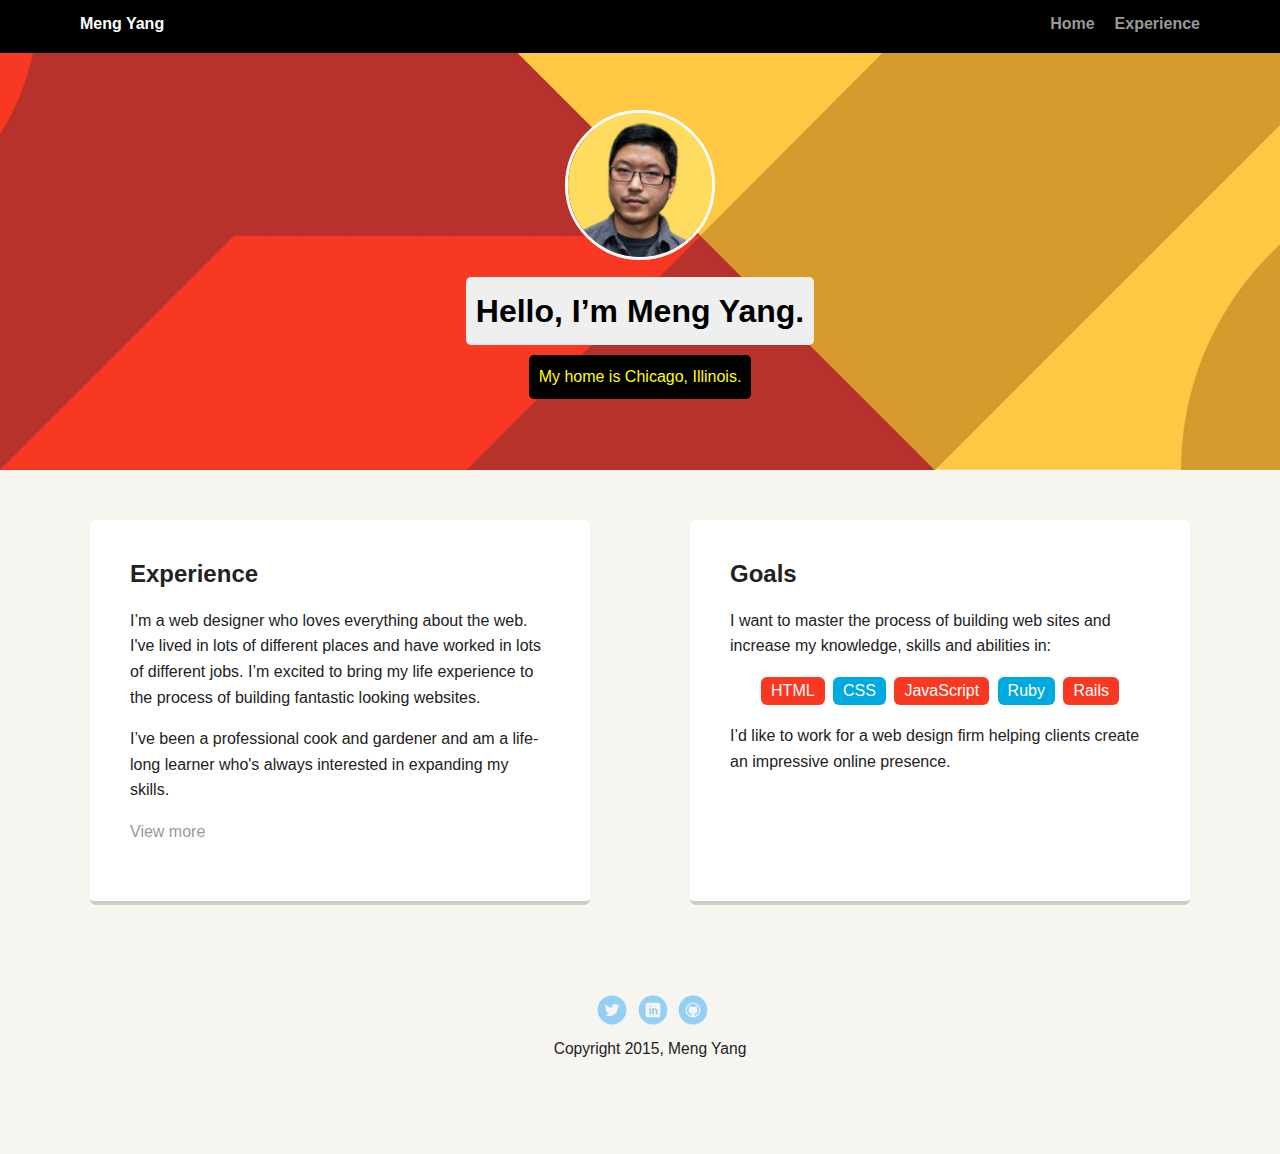
==== index.html @ a49b3e95 "Added Project Files" ====
<!doctype html>
<html lang="en">
<head>
  <meta charset="utf-8">
  <title>Meng Yang's Profile</title>
  <meta name="viewport" content="width=device-width, initial-scale=1.0">
  <link rel="stylesheet" href="styles.css">
  </head>
  <body>

    <div class="main-nav">
        <ul class="nav">
          <li class="name">Meng Yang</li>
          <li><a href="index.html">Home</a></li>
          <li><a href="experience.html">Experience</a></li>
        </ul>
    </div>

    <header>
      <img src="images/profile-pic.jpg" alt="photo of Meng" class="profile-image">
      <h1 class="tag name">Hello, I’m Meng Yang.</h1>
      <p class="tag location">My home is Chicago, Illinois.</p>
    </header>

    <main class="flex">
      <div class="card">
        <h2>Experience</h2>
        <p>I’m a web designer who loves everything about the web. I've lived in lots of different places and have worked in lots of different jobs. I’m excited to bring my life experience to the process of building fantastic looking websites.</p>
        <p>I’ve been a professional cook and gardener and am a life-long learner who's always interested in expanding my skills.</p>
        <p><a href="experience.html">View more</a></p>
      </div> 

      <div class="card">
        <h2>Goals</h2>
        <p>I want to master the process of building web sites and increase my knowledge, skills and abilities in:</p>
        <ul class="skills">
          <li>HTML</li>
          <li>CSS</li>
          <li>JavaScript</li>
          <li>Ruby</li>
          <li>Rails</li>
        </ul>
        <p>I’d like to work for a web design firm helping clients create an impressive online presence.</p>
      </div> 

    </main>
    <footer>
      <ul>
        <li><a href="#" class="social twitter">Twitter</a></li>
        <li><a href="#" class="social linkedin">LinkedIn</a></li>
        <li><a href="#" class="social github">Github</a></li>
      </ul>
      <p class="copyright">Copyright 2015, Meng Yang</p>
    </footer>
  </body>
  </html>
---- styles.css ----
/*Graphik LCG Regular & Italics */
@font-face {
  font-family: 'Graphik LCG Regular';
  src: url('https://blog.mangolanguages.com/hubfs/Graphik-Regular-Cy-Gr.otf') format('opentype');
}
@font-face {
  font-family: 'Graphik LCG Regular';
  src: url('https://blog.mangolanguages.com/hubfs/Graphik-RegularItalic-Cy-Gr.otf') format('opentype');
  font-style: italic;
}

/*Graphik Bold & Italics */
@font-face {
  font-family: 'Graphik Semibold';
  src: url('https://cdn2.hubspot.net/hubfs/344141/Graphik-Semibold-Cy-Gr.otf') format('opentype');
}
@font-face {
  font-family: 'Graphik Semibold';
  src: url('https://blog.mangolanguages.com/hubfs/Graphik-SemiboldItalic-Cy-Gr.otf') format('opentype');
  font-style: italic;
}

/* Global Layout Set-up */
* { 
  box-sizing: border-box;
}
  
body {
  margin: 0;
  padding: 0;
  text-align: center;
  font-family: 'Graphik LCG Regular', sans-serif;
  color: #222;
  background: #f7f5f0;
}
/* Link Styles */

a {
  text-decoration: none;
  color: #999;
}
a:hover {
  color: #6633ff;
}


/* Section Styles */

.main-nav {
  width: 100%;
  background: black;
  min-height: 30px;
  padding: 10px;
  position: fixed;
  text-align: center;
}

.nav {
  display: flex;
  justify-content: space-around;
  font-weight: 700;
  list-style-type: none;
  margin: 0 auto;
  padding: 0;
}

.nav .name {
    display: block;
    margin-right: auto;
    color: white;
}
.nav li {
  padding: 5px 10px 10px 10px;
}
.nav a {
  transition: all .5s;
}
.nav a:hover {
  color: white
}

header {
  text-align: center;
  background: url('images/banner-red.jpg') no-repeat top center ;
  background-size: cover;
  overflow: hidden;
  padding-top: 60px;
}
header {
  line-height: 1.5;
}
header .profile-image {
  margin-top: 50px;
  width: 150px;
  height: 150px;
  border-radius: 50%;
  border: 3px solid white;
  transition: all .5s;
}
header .profile-image:hover {
  transform: scale(1.2) rotate(5deg);
}
.tag {
  background-color: #efefef;
  color: black;
  padding: 10px;
  border-radius: 5px;
  display: table;
  margin: 10px auto;
} 
.location {
  background-color: #000;
  color: yellow;
}
.card {
  margin: 30px;
  padding: 20px 40px 40px;
  max-width: 500px;
  text-align: left;
  background: #fff;
  border-bottom: 4px solid #ccc;
  border-radius: 6px;
  transition: all .5s;
}
.card:hover {
  border-color: #00B140;
}

ul.skills {
  padding: 0;
  text-align: center;
}

.skills li {
  border-radius: 6px;
  display: inline-block;
  background: #00A9E0;
  color: white;
  padding: 5px 10px;
  margin: 2px;
}

.skills li:nth-child(odd) {
  background: #F93822ff;
}

footer {
  width: 100%;
  min-height: 30px;
  padding: 20px 0 40px 20px;
}

footer .copyright {
  top: -8px;
  font-size: .75em;
}

footer ul {
  list-style-type: none;
  margin: 0;
  padding: 0;
}

footer ul li {
  display: inline-block;
}

a.social {
  display: inline-block;
  text-indent: -9999px;
  margin-left: 5px;
  width: 30px;
  height: 30px;
  background-size: 30px 30px;
  opacity: .4;
  transition: all .5s;
}
a.twitter {
  background-image: url(images/twitter.svg);
}
a.linkedin {
  background-image: url(images/linkedin.svg);
}
a.github {
  background-image: url(images/github.svg);
}
a.social:hover {
  opacity: 1;
}
.clearfix {
  clear: both;
}

/* Styles for larger screens */
@media screen and (min-width: 720px) {
  
  .flex {
      display: -ms-flexbox;      /* TWEENER - IE 10 */
      display: flex; 
      max-width: 1200px;
      -ms-flex-pack: distribute;
      justify-content: space-around;
      margin: 0 auto;
  }

  header {
    min-height: 470px;
  }

  .nav {
    max-width: 1200px;
    padding: 0 30px;
  }


  main {
    padding-top: 20px;
  }

  main p {
    line-height: 1.6em;
  }

  footer {
    font-size: 1.3em;
    max-width: 1200px;
    margin: 40px auto;
  }

}
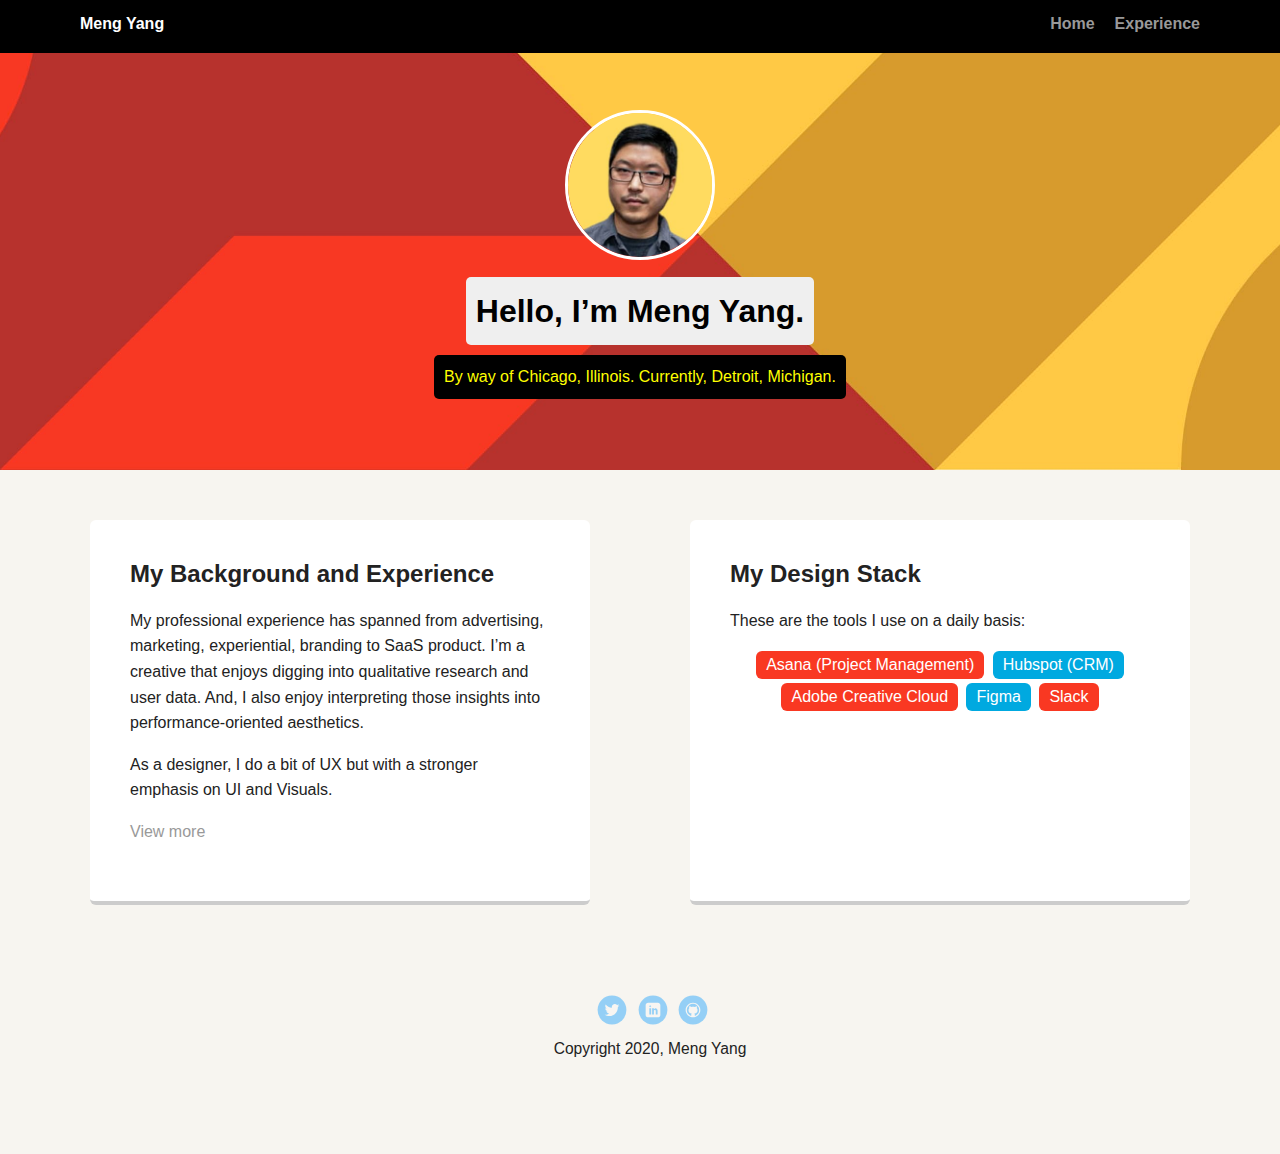
==== commit 61f0ce10: "Updated Profile Info in Index" ====
--- a/index.html
+++ b/index.html
@@ -19,38 +19,37 @@
     <header>
       <img src="images/profile-pic.jpg" alt="photo of Meng" class="profile-image">
       <h1 class="tag name">Hello, I’m Meng Yang.</h1>
-      <p class="tag location">My home is Chicago, Illinois.</p>
+      <p class="tag location">By way of Chicago, Illinois. Currently, Detroit, Michigan.</p>
     </header>
 
     <main class="flex">
       <div class="card">
-        <h2>Experience</h2>
-        <p>I’m a web designer who loves everything about the web. I've lived in lots of different places and have worked in lots of different jobs. I’m excited to bring my life experience to the process of building fantastic looking websites.</p>
-        <p>I’ve been a professional cook and gardener and am a life-long learner who's always interested in expanding my skills.</p>
+        <h2>My Background and Experience</h2>
+        <p>My professional experience has spanned from advertising, marketing, experiential, branding to SaaS product. I’m a creative that enjoys digging into qualitative research and user data. And, I also enjoy interpreting those insights into performance-oriented aesthetics.</p>
+        <p>As a designer, I do a  bit of UX but with a stronger emphasis on UI and Visuals.</p>
         <p><a href="experience.html">View more</a></p>
       </div> 
 
       <div class="card">
-        <h2>Goals</h2>
-        <p>I want to master the process of building web sites and increase my knowledge, skills and abilities in:</p>
+        <h2>My Design Stack</h2>
+        <p>These are the tools I use on a daily basis:</p>
         <ul class="skills">
-          <li>HTML</li>
-          <li>CSS</li>
-          <li>JavaScript</li>
-          <li>Ruby</li>
-          <li>Rails</li>
+          <li>Asana (Project Management)</li>
+          <li>Hubspot (CRM)</li>
+          <li>Adobe Creative Cloud</li>
+          <li>Figma</li>
+          <li>Slack</li>
         </ul>
-        <p>I’d like to work for a web design firm helping clients create an impressive online presence.</p>
       </div> 
 
     </main>
     <footer>
       <ul>
-        <li><a href="#" class="social twitter">Twitter</a></li>
-        <li><a href="#" class="social linkedin">LinkedIn</a></li>
-        <li><a href="#" class="social github">Github</a></li>
+        <li><a href="https://twitter.com/meng_designs" class="social twitter">Twitter</a></li>
+        <li><a href="https://www.linkedin.com/in/meng-y-95a44986" class="social linkedin">LinkedIn</a></li>
+        <li><a href="https://github.com/mymymydesigns" class="social github">Codepen</a></li>
       </ul>
-      <p class="copyright">Copyright 2015, Meng Yang</p>
+      <p class="copyright">Copyright 2020, Meng Yang</p>
     </footer>
   </body>
   </html>
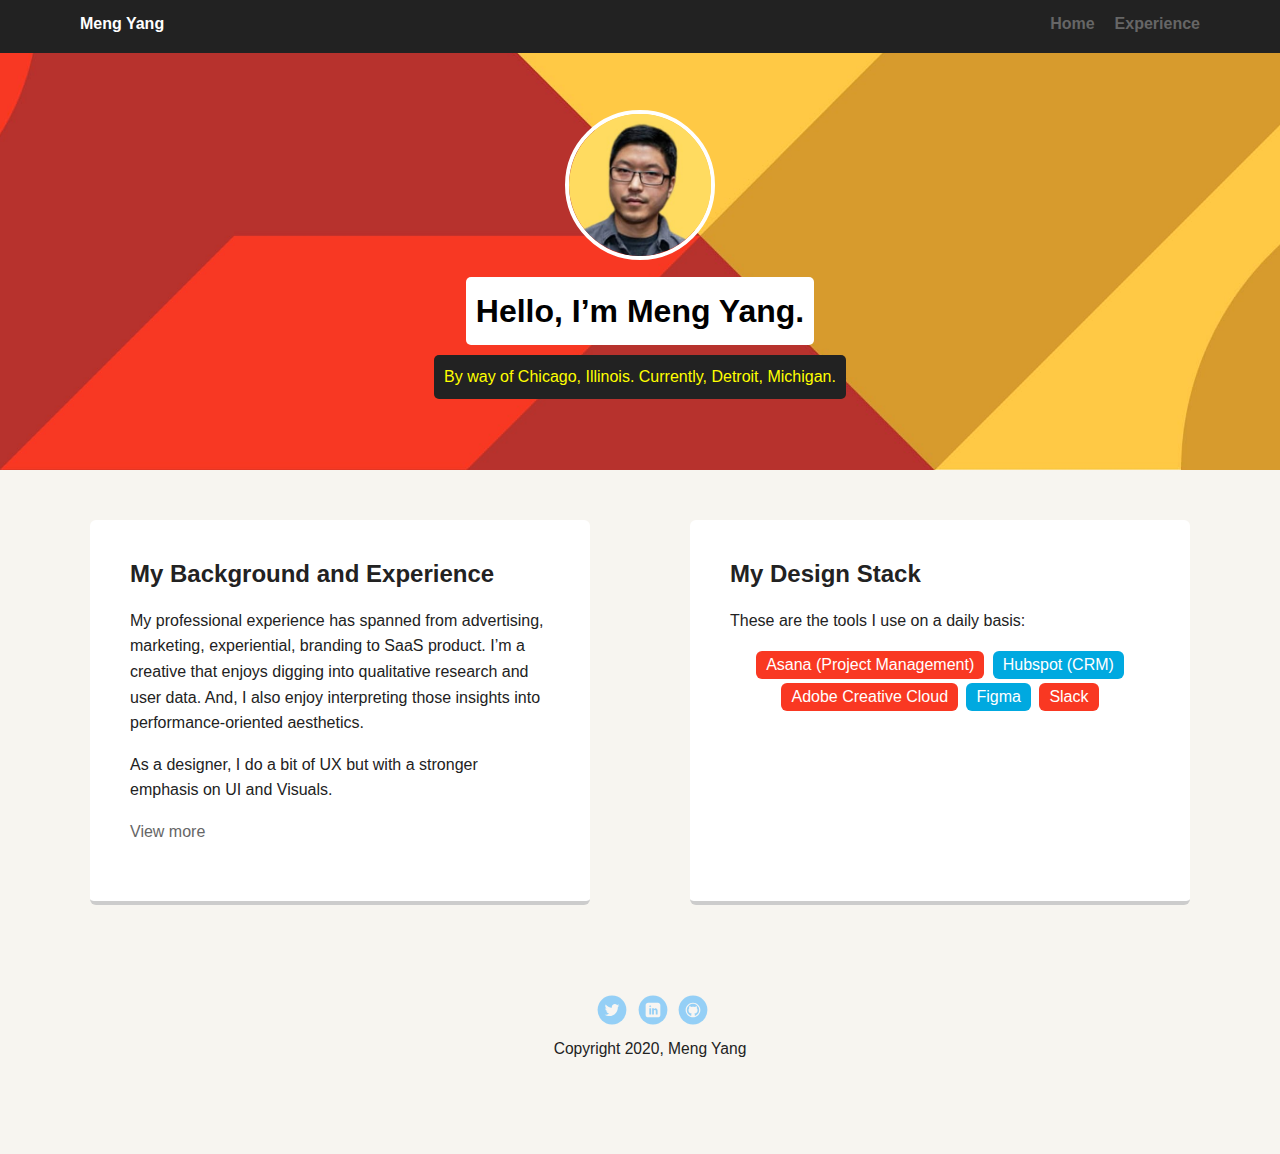
==== commit 83aa44dc: "Revised Elements" ====
--- a/index.html
+++ b/index.html
@@ -23,14 +23,14 @@
     </header>
 
     <main class="flex">
-      <div class="card">
+      <div class="section">
         <h2>My Background and Experience</h2>
         <p>My professional experience has spanned from advertising, marketing, experiential, branding to SaaS product. I’m a creative that enjoys digging into qualitative research and user data. And, I also enjoy interpreting those insights into performance-oriented aesthetics.</p>
         <p>As a designer, I do a  bit of UX but with a stronger emphasis on UI and Visuals.</p>
         <p><a href="experience.html">View more</a></p>
       </div> 
 
-      <div class="card">
+      <div class="section">
         <h2>My Design Stack</h2>
         <p>These are the tools I use on a daily basis:</p>
         <ul class="skills">
--- a/styles.css
+++ b/styles.css
@@ -37,10 +37,18 @@
 
 a {
   text-decoration: none;
-  color: #999;
+  color: #666;
 }
 a:hover {
-  color: #6633ff;
+  color: #00B140;
+}
+
+h1 {
+  font-family: 'Graphik Semibold', sans-serif;
+}
+
+h2 {
+  font-family: 'Graphik Semibold', sans-serif;
 }
 
 
@@ -48,7 +56,7 @@
 
 .main-nav {
   width: 100%;
-  background: black;
+  background: #222222;
   min-height: 30px;
   padding: 10px;
   position: fixed;
@@ -94,14 +102,14 @@
   width: 150px;
   height: 150px;
   border-radius: 50%;
-  border: 3px solid white;
-  transition: all .5s;
+  border: 4px solid white;
+  transition: all .25s;
 }
 header .profile-image:hover {
-  transform: scale(1.2) rotate(5deg);
+  transform: scale(1.4) rotate(3deg);
 }
 .tag {
-  background-color: #efefef;
+  background-color: white;
   color: black;
   padding: 10px;
   border-radius: 5px;
@@ -109,10 +117,10 @@
   margin: 10px auto;
 } 
 .location {
-  background-color: #000;
+  background-color: #222;
   color: yellow;
 }
-.card {
+.section {
   margin: 30px;
   padding: 20px 40px 40px;
   max-width: 500px;
@@ -122,7 +130,7 @@
   border-radius: 6px;
   transition: all .5s;
 }
-.card:hover {
+.section:hover {
   border-color: #00B140;
 }
 
